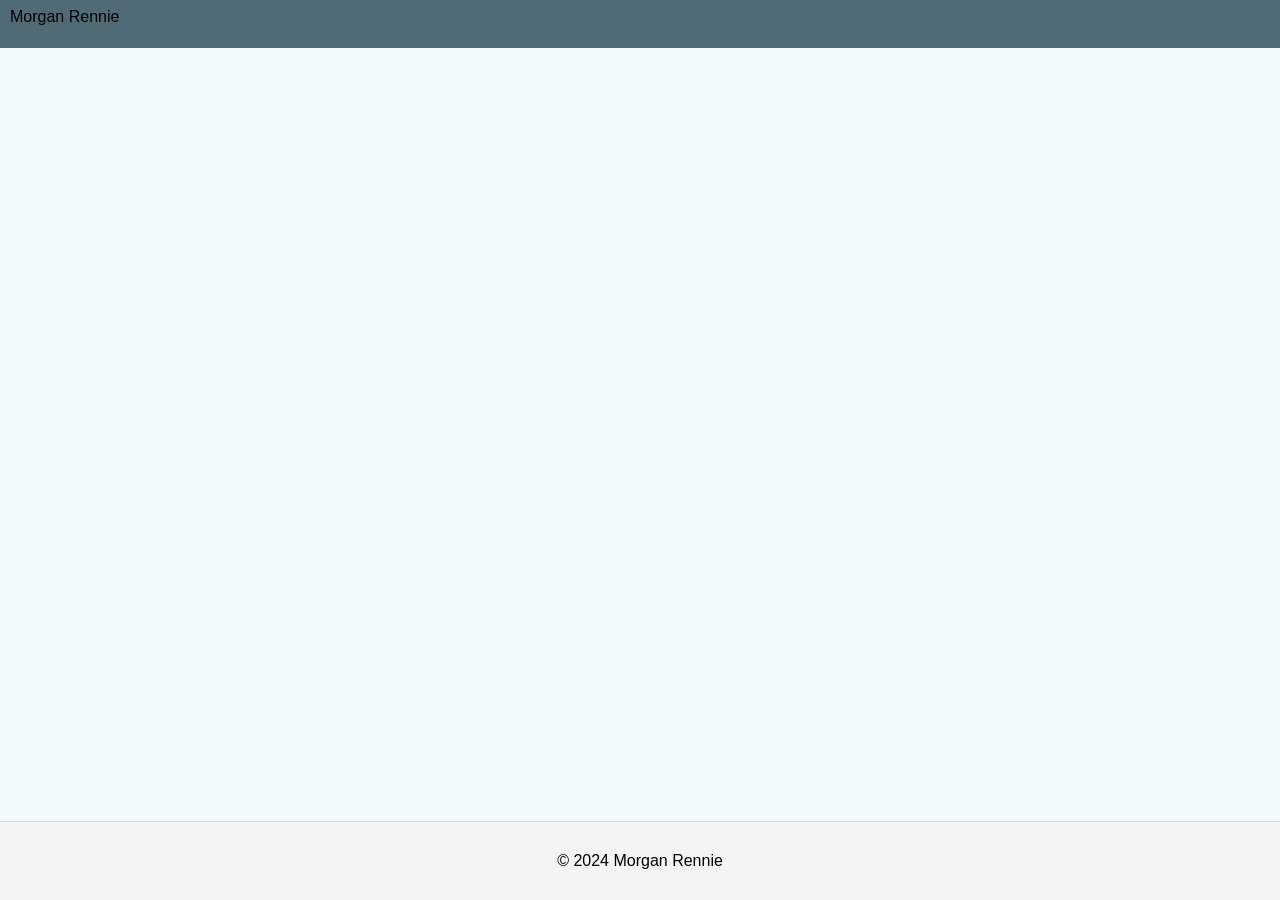
==== index.html @ 721cca95 "Updates" ====
<!DOCTYPE html>
<html lang="en">
  <head>
    <meta charset="UTF-8" />
    <meta name="viewport" content="width=device-width, initial-scale=1.0" />
    <meta http-equiv="X-UA-Compatible" content="ie=edge" />
    <title>Morgan Rennie - Data Analytics Consultant</title>
    <link rel="stylesheet" href="assets/style.css" />
  </head>

  <body>
    <!-- Headers-->
    <header>
      <div class="container">
        Morgan Rennie
      </div>
    </header>
    <!-- Footer -->
    <footer>
      <div class="container">
        <p>© 2024 Morgan Rennie</p>
      </div>
    </footer>

  
    </script>
  </body>
</html>
---- assets/style.css ----
/* General styles for body and layout */
body {
  margin: 0px;
  padding: 0%;
  font-family: Arial, sans-serif;
  line-height: 1.6;
  display: flex;
  flex-direction: column; /* Stack header, content, and footer vertically */
  min-height: 100vh; /* Ensures the body covers the full viewport height */
  background-color: #f1fafe;
  width: 100%;
}

/* Container for centering and max width */
.container {
  max-width: 100%; /* Restricts the width for large screens */
  margin: 0 auto; /* Centers the content */
}

header {
  background-color: #506b76;
  text-align: left;
  width: 100%;
  padding: 4px;
  padding-left: 10px;
  height: 40px;
  font-size: 16px;
}

/* Footer styles */
footer {
  background-color: #f4f4f4;
  text-align: center;
  padding: 10px 0;
  border-top: 1px solid #ddd;
  position: relative;
  bottom: 0;
  width: 100%;
  margin-top: auto; /* Ensures footer sticks at the bottom of the page */
}
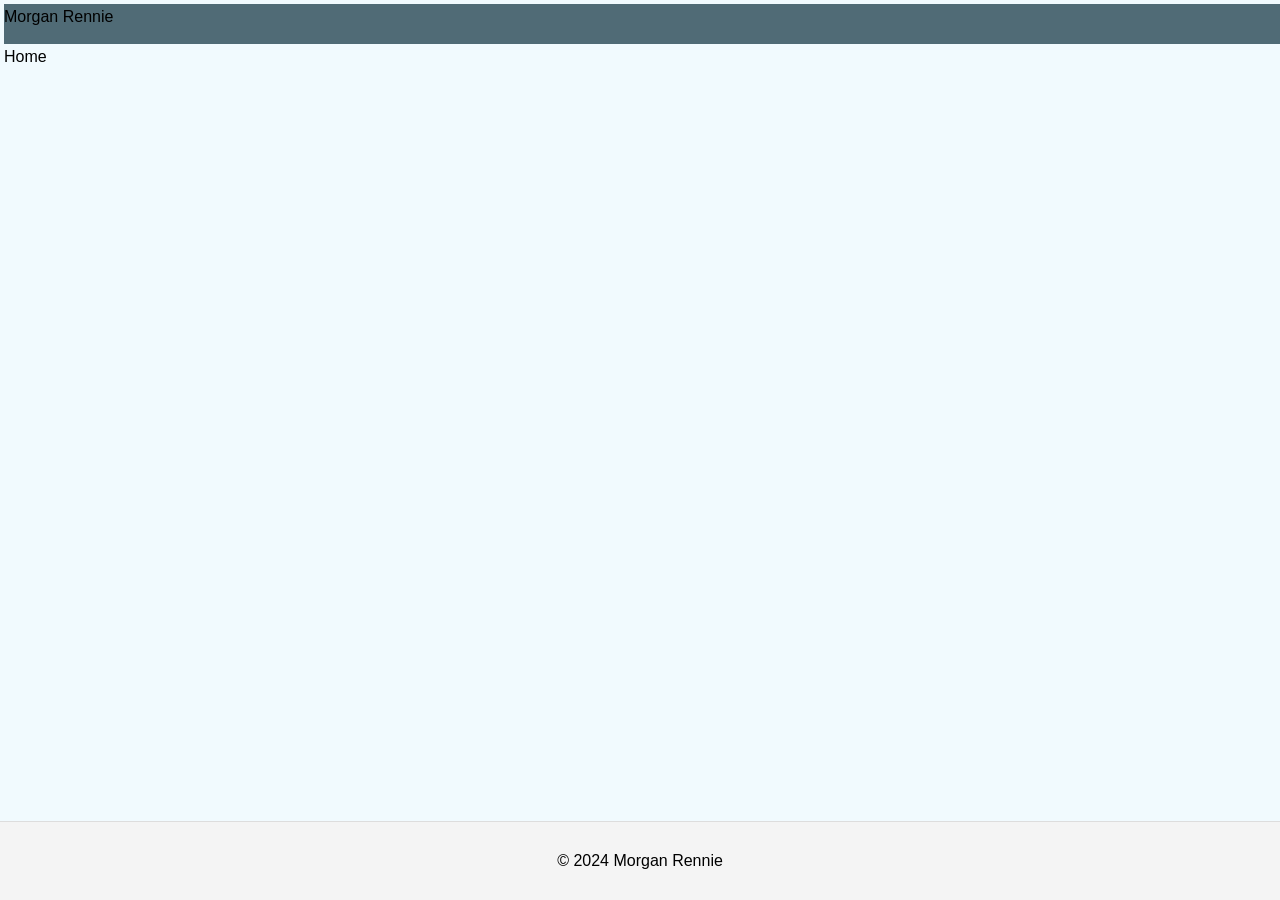
==== commit 3b9605ba: "Updates" ====
--- a/index.html
+++ b/index.html
@@ -11,10 +11,19 @@
   <body>
     <!-- Headers-->
     <header>
-      <div class="container">
+      <div class="header1">
         Morgan Rennie
       </div>
+
+      <div classs="header2">
+        Home
+      </div>
+
     </header>
+
+  
+
+
     <!-- Footer -->
     <footer>
       <div class="container">
--- a/assets/style.css
+++ b/assets/style.css
@@ -18,13 +18,22 @@
 }
 
 header {
+  width: 100%;
+  padding: 4px;
+  height: 60px;
+}
+.header1 {
   background-color: #506b76;
   text-align: left;
-  width: 100%;
-  padding: 4px;
-  padding-left: 10px;
+  font-size: 16px;
   height: 40px;
-  font-size: 16px;
+}
+
+.header2 {
+  background-color: #cedbe0;
+  text-align: right;
+  font-size: 12px;
+  height: 20px;
 }
 
 /* Footer styles */
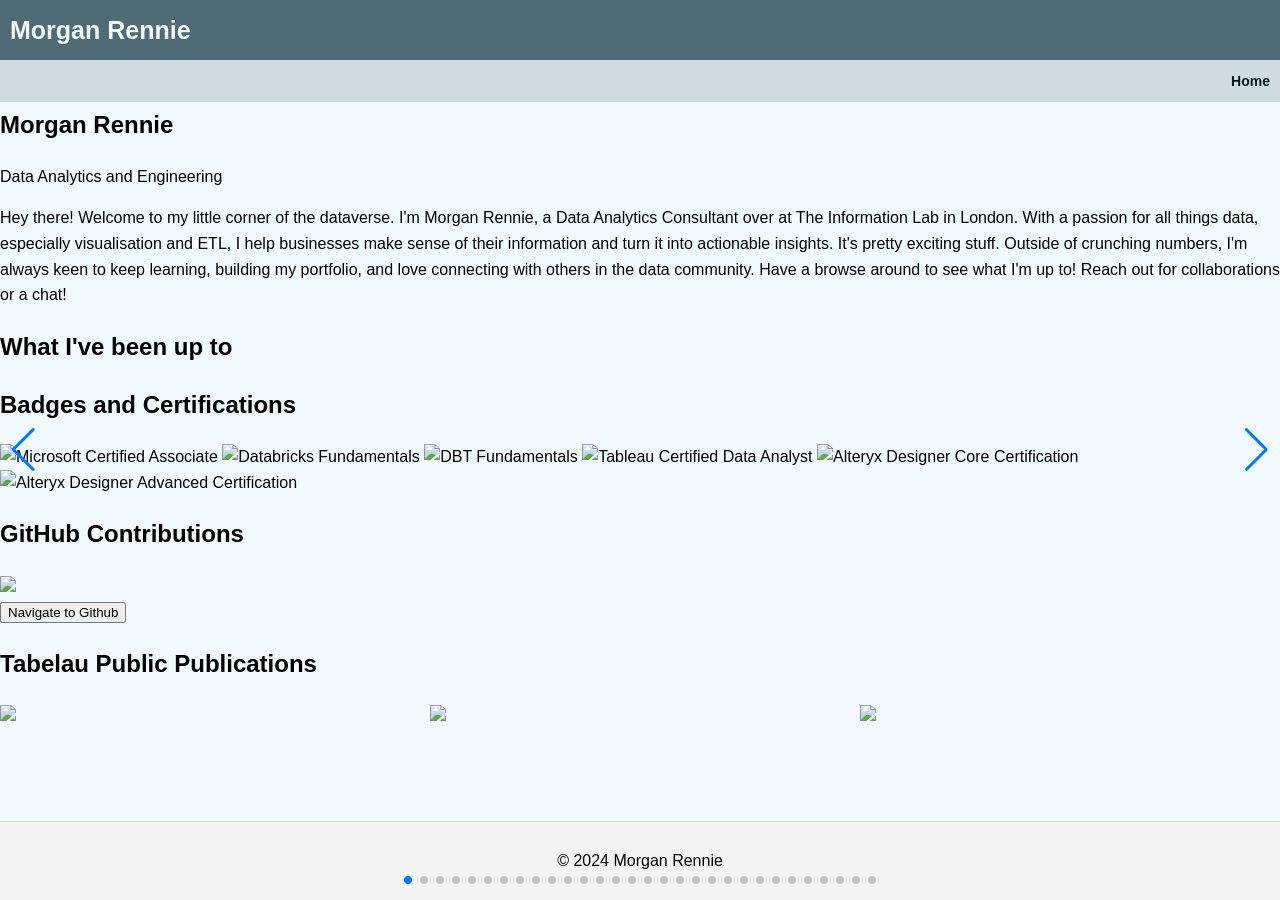
==== commit 90b2ccdb: "Page Updates" ====
--- a/index.html
+++ b/index.html
@@ -6,32 +6,237 @@
     <meta http-equiv="X-UA-Compatible" content="ie=edge" />
     <title>Morgan Rennie - Data Analytics Consultant</title>
     <link rel="stylesheet" href="assets/style.css" />
+    <script src="https://cdn.tailwindcss.com"></script>
+    <link rel="stylesheet" href="https://unpkg.com/swiper/swiper-bundle.min.css" />
   </head>
-
-  <body>
+  
+  <body class="bg-gray-100 text-gray-900 min-h-screen flex flex-col">
     <!-- Headers-->
     <header>
-      <div class="header1">
-        Morgan Rennie
+      <div class="header1">Morgan Rennie</div>
+
+      <div class="header2">Home</div>
+    </header>
+
+    <main class="flex-1 p-8 w-[80%] mx-auto">
+
+      <!-- Headshot Section-->
+      <section class="flex items-center space-x-6 bg-white p-4 rounded shadow">
+        <div
+          class="w-24 h-24 bg-gray-400 rounded-full flex items-center justify-center"
+        >
+          <img
+            src="https://media.licdn.com/dms/image/v2/C5603AQGEI33zWJ-qng/profile-displayphoto-shrink_400_400/profile-displayphoto-shrink_400_400/0/1564678413444?e=1747267200&v=beta&t=mFyF0SjwRHBxtd9qZBwcBSamMRMReuJ9g3Enil7B1l4"
+            alt="Morgan Rennie Profile"
+            class="w-24 h-24 rounded-full border-2 border-gray-300 shadow-lg"
+          />
+        </div>
+        <div>
+          <h2 class="text-lg font-bold">Morgan Rennie</h2>
+          <p class="text-gray-600">Data Analytics and Engineering</p>
+        </div>
+      </section>
+
+      <!-- Intro to Morgan -->
+      <section class="bg-white p-6 mt-6 shadow rounded">
+        <p>
+          Hey there! Welcome to my little corner of the dataverse. I'm Morgan
+          Rennie, a Data Analytics Consultant over at The Information Lab in
+          London. With a passion for all things data, especially visualisation
+          and ETL, I help businesses make sense of their information and turn it
+          into actionable insights. It's pretty exciting stuff. Outside of
+          crunching numbers, I'm always keen to keep learning, building my
+          portfolio, and love connecting with others in the data community. Have
+          a browse around to see what I'm up to! Reach out for collaborations or
+          a chat!
+        </p>
+      </section>
+
+      <!-- Badges, Certs, GitHub-->
+      <section class="bg-white p-6 mt-6 shadow rounded w-full">
+        <h2 class="font-bold pb-4">What I've been up to</h2>
+        <section class="grid grid-cols-2 gap-4 w-full">
+          <!-- Badges and Certifications -->
+          <section class="bg-white p-6 shadow rounded w-full">
+            <h2 class="font-bold pb-4">Badges and Certifications</h2>
+            <div class="grid grid-cols-1 sm:grid-cols-2 md:grid-cols-3 lg:grid-cols-3 gap-4">
+                <img
+                    src="https://learn.microsoft.com/media/learn/certification/badges/microsoft-certified-associate-badge.svg?branch=main"
+                    alt="Microsoft Certified Associate"
+                    title="Microsoft Certified Associate"
+                    class="h-auto max-w-[100px]"
+                />
+                <img
+                    src="https://api.accredible.com/v1/frontend/credential_website_embed_image/badge/124358512"
+                    alt="Databricks Fundamentals"
+                    title="Databricks Fundamentals"
+                    class="h-auto max-w-[120px]"
+                />
+                <img
+                    src="https://api.accredible.com/v1/frontend/credential_website_embed_image/badge/123620590"
+                    alt="DBT Fundamentals"
+                    title="DBT Fundamentals"
+                    class="h-auto max-w-[100px]"
+                />
+                <img
+                    src="https://images.credly.com/size/110x110/images/58b06a5f-aee6-4a11-ac53-da36d5f70e8e/image.png"
+                    alt="Tableau Certified Data Analyst"
+                    title="Tableau Certified Data Analyst"
+                    class="h-auto max-w-[115px]"
+                />
+                <img
+                    src="https://images.credly.com/size/340x340/images/14744318-8d6a-49c3-971d-6a4a0f524925/Certification_Designer_Core.png"
+                    alt="Alteryx Designer Core Certification"
+                    title="Alteryx Designer Core Certification"
+                    class="h-auto max-w-[100px]"
+                />
+                <img
+                    src="https://images.credly.com/size/340x340/images/de878f56-515d-40e5-b102-e667192c6f08/Certification_Designer_Advanced.png"
+                    alt="Alteryx Designer Advanced Certification"
+                    title="Alteryx Designer Advanced Certification"
+                    class="h-auto max-w-[100px]"
+                />
+            </div>
+          </section>
+
+          <!-- GitHub-->
+          <section class="bg-white p-6 shadow rounded w-full">
+            <h2 class="font-bold pb-4">GitHub Contributions</h2>
+            <div class="flex justify-center">
+            <img class="flex justify-center"
+              src="https://github-readme-stats.vercel.app/api?username=MorganRennie&show_icons=true&theme=default"
+              />
+            </div>
+            <a class="flex justify-center object-cover mx-auto" href="https://github.com/MorganRennie">
+              <button
+                class="bg-blue-500 text-white mt-5 py-2 px-4 rounded-lg hover:bg-blue-700 hover:shadow-lg transition-all duration-300 ease-in-out"
+              >
+                Navigate to Github
+              </button>
+            </a>
+          </div>
+          </section>
+        </section>
+      </section>
+
+      <!-- Tableau Public Carosel-->
+      <section class="bg-white p-6 mt-6 shadow rounded">
+        <h2 class="font-bold pb-4">Tabelau Public Publications</h2>
+        <div class="w-[80%] max-w">
+          <div class="swiper-container">
+              <div class="swiper-wrapper">
+                  <!-- Dynamically add slides here -->
+                  <script>
+                      const imageUrls = [
+                          "https://public.tableau.com/static/images/Wh/WherecanmyAviostakeme/WhereCanMyAviosTakeMe/4_3.png",
+                          "https://public.tableau.com/static/images/Th/TheRisingCostsofCyberAttacks/TheRisingCostsofCyberAttacks/4_3.png",
+                          "https://public.tableau.com/static/images/Th/TheHiddenCostofData/TheHiddenCostofData/4_3.png",
+                          "https://public.tableau.com/static/images/St/StavaUserDataDashboard/StravaRouteDashboard/4_3.png",
+                          "https://public.tableau.com/static/images/Pr/PrepAir-SeatDemandAnalysis/PrepAirSeatDemand/4_3.png",
+                          "https://public.tableau.com/static/images/Pr/PrepAir-SQLPortfolio/Home/4_3.png",
+                          "https://public.tableau.com/static/images/WO/WOW2024-1/Dashboard1/4_3.png",
+                          "https://public.tableau.com/static/images/Sn/SnowboardLengthCalculator/Length/4_3.png",
+                          "https://public.tableau.com/static/images/St/SteamCataloguingDashboard/MainSheet/4_3.png",
+                          "https://public.tableau.com/static/images/St/StargateEpisodeAnalysis/Landscape/4_3.png",
+                          "https://public.tableau.com/static/images/Ta/TableauFishTankTankeyDiagram/Dashboard1/4_3.png",
+                          "https://public.tableau.com/static/images/Ex/ExecutiveSearchMapping/TopSheet/4_3.png",
+                          "https://public.tableau.com/static/images/Bu/BusSpeedDeviation/SpeedDashboard/4_3.png",
+                          "https://public.tableau.com/static/images/Af/AffectofConsumptiononSleep/DASH/4_3.png",
+                          "https://public.tableau.com/static/images/Co/ConsumerCaffeineConsumptionMakeoverMonday2023_9/Dashboard1/4_3.png",
+                          "https://public.tableau.com/static/images/Ma/MakeoverMonday2023_8/Dashboard2/4_3.png",
+                          "https://public.tableau.com/static/images/WO/WOW2023-7JitteredBarChart/Dashboard1/4_3.png",
+                          "https://public.tableau.com/static/images/Ma/MakeoverMonday2023_4/Dashboard1/4_3.png",
+                          "https://public.tableau.com/static/images/At/AtlasStateEmigration/Dashboard1/4_3.png",
+                          "https://public.tableau.com/static/images/Su/SuperstoreReorderBarChartsusingSets/Dashboard1/4_3.png",
+                          "https://public.tableau.com/static/images/WO/WOW2020_2_16728502900880/Dashboard2/4_3.png",
+                          "https://public.tableau.com/static/images/Ma/MakeoverMonday2023_1/Dashboard1/4_3.png",
+                          "https://public.tableau.com/static/images/Pa/ParamountPlusDashboard/ActorsandDirectors/4_3.png",
+                          "https://public.tableau.com/static/images/Ma/MakeoverMondayWeek51_16714719077880/Dashboard1/4_3.png",
+                          "https://public.tableau.com/static/images/Vi/VideoGameAnalysisDashboardRedesign/Dashboard2/4_3.png",
+                          "https://public.tableau.com/static/images/Ma/MakeoverMonday2022_50/Dashboard/4_3.png",
+                          "https://public.tableau.com/static/images/Ma/MakeoverMonday2022_49/Dashboard1/4_3.png",
+                          "https://public.tableau.com/static/images/Sh/SharkAttackAnalysisSubmission_01/Dash1/4_3.png",
+                          "https://public.tableau.com/static/images/Pr/Project5VideoGameAnalysisv8/Home/4_3.png",
+                          "https://public.tableau.com/static/images/Pr/Project1ApplicationLinkedin/Dash_Main/4_3.png"
+
+                      ];
+                      const hrefs = [
+                        "https://public.tableau.com/app/profile/morgan.rennie/viz/WherecanmyAviostakeme/WhereCanMyAviosTakeMe",
+                        "https://public.tableau.com/app/profile/morgan.rennie/viz/TheRisingCostsofCyberAttacks/TheRisingCostsofCyberAttacks",
+                        "https://public.tableau.com/app/profile/morgan.rennie/viz/TheHiddenCostofData/TheHiddenCostofData",
+                        "https://public.tableau.com/app/profile/morgan.rennie/viz/StavaUserDataDashboard/StravaRouteDashboard",
+                        "https://public.tableau.com/static/images/Pr/PrepAir-SeatDemandAnalysis/PrepAirSeatDemand/4_3.png",
+                        "https://public.tableau.com/app/profile/morgan.rennie/viz/PrepAir-SQLPortfolio/Home",
+                        "https://public.tableau.com/static/images/WO/WOW2024-1/Dashboard1/4_3.png",
+                        "https://public.tableau.com/app/profile/morgan.rennie/viz/SnowboardLengthCalculator/Length",
+                        "https://public.tableau.com/app/profile/morgan.rennie/viz/SteamCataloguingDashboard/MainSheet",
+                        "https://public.tableau.com/app/profile/morgan.rennie/viz/StargateEpisodeAnalysis/Landscape",
+                        "https://public.tableau.com/app/profile/morgan.rennie/viz/TableauFishTankTankeyDiagram/Dashboard1",
+                        "https://public.tableau.com/app/profile/morgan.rennie/viz/ExecutiveSearchMapping/TopSheet",
+                        "https://public.tableau.com/app/profile/morgan.rennie/viz/BusSpeedDeviation/SpeedDashboard",
+                        "https://public.tableau.com/app/profile/morgan.rennie/viz/AffectofConsumptiononSleep/DASH",
+                        "https://public.tableau.com/app/profile/morgan.rennie/viz/ConsumerCaffeineConsumptionMakeoverMonday2023_9/Dashboard1",
+                        "https://public.tableau.com/app/profile/morgan.rennie/viz/MakeoverMonday2023_8/Dashboard2",
+                        "https://public.tableau.com/app/profile/morgan.rennie/viz/WOW2023-7JitteredBarChart/Dashboard1",
+                        "https://public.tableau.com/app/profile/morgan.rennie/viz/MakeoverMonday2023_4/Dashboard1",
+                        "https://public.tableau.com/app/profile/morgan.rennie/viz/AtlasStateEmigration/Dashboard1",
+                        "https://public.tableau.com/app/profile/morgan.rennie/viz/SuperstoreReorderBarChartsusingSets/Dashboard1",
+                        "https://public.tableau.com/app/profile/morgan.rennie/viz/WOW2020_2_16728502900880/Dashboard2",
+                        "https://public.tableau.com/app/profile/morgan.rennie/viz/MakeoverMonday2023_1/Dashboard1",
+                        "https://public.tableau.com/app/profile/morgan.rennie/viz/ParamountPlusDashboard/ActorsandDirectors",
+                        "https://public.tableau.com/app/profile/morgan.rennie/viz/MakeoverMondayWeek51_16714719077880/Dashboard1",
+                        "https://public.tableau.com/app/profile/morgan.rennie/viz/VideoGameAnalysisDashboardRedesign/Dashboard2",
+                        "https://public.tableau.com/app/profile/morgan.rennie/viz/MakeoverMonday2022_50/Dashboard",
+                        "https://public.tableau.com/app/profile/morgan.rennie/viz/MakeoverMonday2022_49/Dashboard1",
+                        "https://public.tableau.com/app/profile/morgan.rennie/viz/SharkAttackAnalysisSubmission_01/Dash1",
+                        "https://public.tableau.com/app/profile/morgan.rennie/viz/Project5VideoGameAnalysisv8/Home",
+                        "https://public.tableau.com/app/profile/morgan.rennie/viz/Project1ApplicationLinkedin/Dash_Main"
+
+                      ];
+                      
+                      document.write(
+                          imageUrls.map((url, index) => `
+                              <div class="swiper-slide">
+                                  <a href="${hrefs[index]}" target="_blank">
+                                      <img src="${url}" class="w-full rounded-lg shadow-lg" />
+                                  </a>
+                              </div>
+                          `).join('')
+                      );
+                  </script>
+              </div>
+              <!-- Pagination and navigation buttons -->
+              <div class="swiper-pagination"></div>
+              <div class="swiper-button-next"></div>
+              <div class="swiper-button-prev"></div>
+          </div>
       </div>
-
-      <div classs="header2">
-        Home
-      </div>
-
-    </header>
-
-  
-
+            <script src="https://unpkg.com/swiper/swiper-bundle.min.js"></script>
+    <script>
+        var swiper = new Swiper('.swiper-container', {
+            loop: true,
+            pagination: {
+                el: '.swiper-pagination',
+                clickable: true,
+            },
+            navigation: {
+                nextEl: '.swiper-button-next',
+                prevEl: '.swiper-button-prev',
+            },
+            breakpoints: {
+                640: {
+                    slidesPerView: 3,
+                    spaceBetween: 10
+                },
+            }
+        });
+    </script>
+      </section>
+    </main>
 
     <!-- Footer -->
-    <footer>
-      <div class="container">
-        <p>© 2024 Morgan Rennie</p>
-      </div>
+    <footer class="fixed bottom-0 left-0 right-0 bg-#CEDBE0 text-center py-4">
+      <p>© 2024 Morgan Rennie</p>
     </footer>
-
-  
-    </script>
   </body>
 </html>
--- a/assets/style.css
+++ b/assets/style.css
@@ -1,7 +1,6 @@
 /* General styles for body and layout */
 body {
   margin: 0px;
-  padding: 0%;
   font-family: Arial, sans-serif;
   line-height: 1.6;
   display: flex;
@@ -11,29 +10,51 @@
   width: 100%;
 }
 
-/* Container for centering and max width */
-.container {
-  max-width: 100%; /* Restricts the width for large screens */
-  margin: 0 auto; /* Centers the content */
-}
-
 header {
+  position: relative;
+  top: 0;
   width: 100%;
-  padding: 4px;
   height: 60px;
 }
 .header1 {
   background-color: #506b76;
   text-align: left;
-  font-size: 16px;
-  height: 40px;
+  vertical-align: middle;
+  padding: 10px;
+  color: #f1fafe;
+  font-family: Arial, sans-serif;
+  font-size: 25px;
+  font-weight: bold;
 }
-
 .header2 {
   background-color: #cedbe0;
   text-align: right;
-  font-size: 12px;
-  height: 20px;
+  padding: 10px;
+  color: #03161e;
+  font-family: Arial, sans-serif;
+  font-size: 14px;
+  text-align: right;
+  font-weight: bold;
+}
+
+#container {
+  position: relative;
+}
+#column-left {
+  width: 480px;
+  background-color: #03161e;
+}
+#column-right {
+  position: absolute;
+  top: 10px;
+  right: 10px;
+  bottom: 10px;
+  width: 250px;
+  overflow: auto;
+}
+
+.bodycontainer {
+  position: relative;
 }
 
 /* Footer styles */
@@ -47,3 +68,8 @@
   width: 100%;
   margin-top: auto; /* Ensures footer sticks at the bottom of the page */
 }
+/* Container for centering and max width */
+.footercontainer {
+  max-width: 100%; /* Restricts the width for large screens */
+  margin: 0 auto; /* Centers the content */
+}
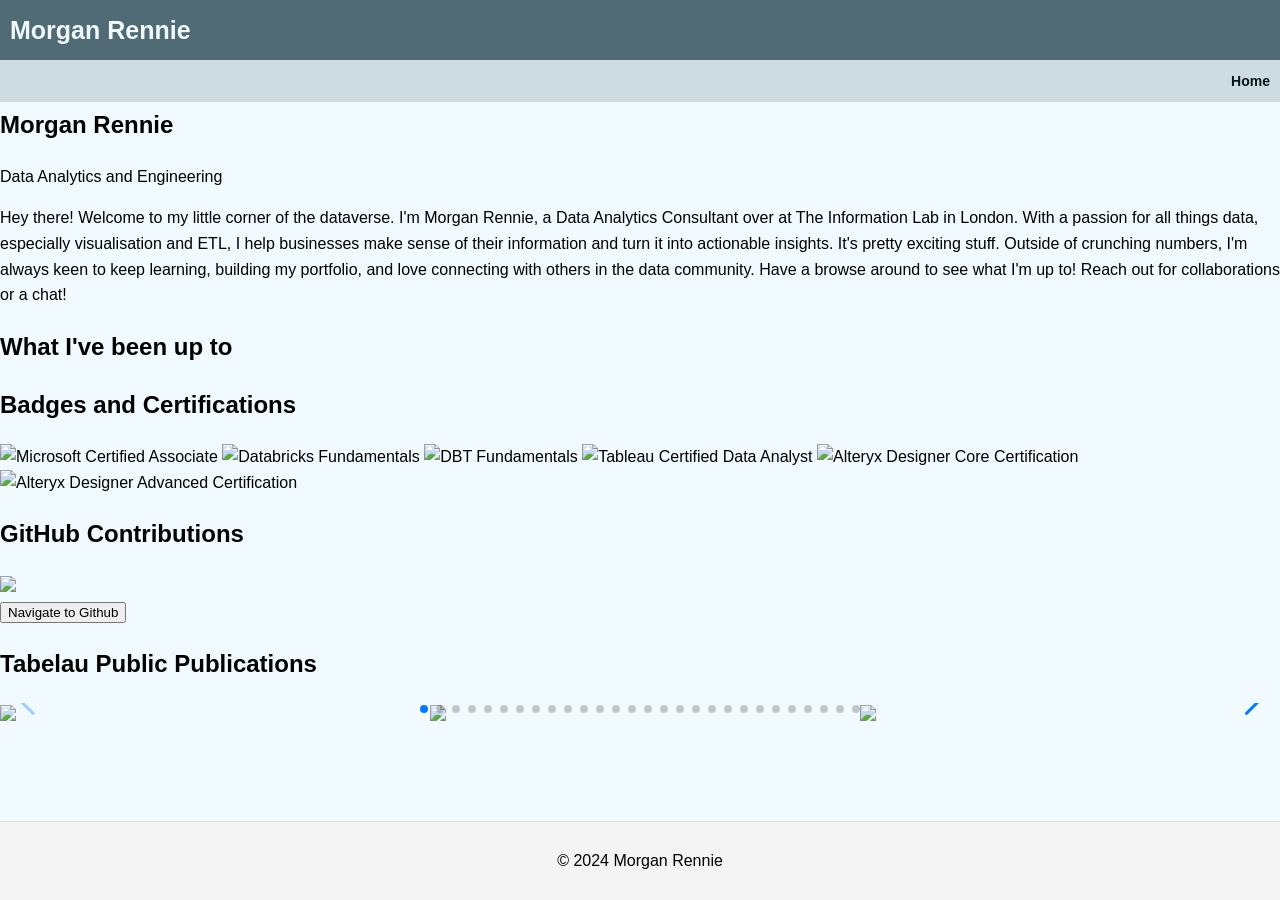
==== commit db8028ca: "Swiper Adjustments Moving arrows inside container" ====
--- a/index.html
+++ b/index.html
@@ -122,7 +122,7 @@
       <!-- Tableau Public Carosel-->
       <section class="bg-white p-6 mt-6 shadow rounded">
         <h2 class="font-bold pb-4">Tabelau Public Publications</h2>
-        <div class="w-[80%] max-w">
+        <div class="w-[100%] max-w ">
           <div class="swiper-container">
               <div class="swiper-wrapper">
                   <!-- Dynamically add slides here -->
@@ -213,23 +213,27 @@
       </div>
             <script src="https://unpkg.com/swiper/swiper-bundle.min.js"></script>
     <script>
-        var swiper = new Swiper('.swiper-container', {
-            loop: true,
-            pagination: {
-                el: '.swiper-pagination',
-                clickable: true,
-            },
-            navigation: {
-                nextEl: '.swiper-button-next',
-                prevEl: '.swiper-button-prev',
-            },
-            breakpoints: {
-                640: {
-                    slidesPerView: 3,
-                    spaceBetween: 10
-                },
-            }
-        });
+      var swiper = new Swiper('.swiper-container', {
+          loop: false,  // Prevent infinite scrolling
+          slidesPerView: 1,  // Adjust this based on your design
+          spaceBetween: 10,  // Add spacing between slides
+          centeredSlides: false,  // Ensure slides align properly
+          pagination: {
+              el: '.swiper-pagination',
+              clickable: true,
+          },
+          navigation: {
+              nextEl: '.swiper-button-next',
+              prevEl: '.swiper-button-prev',
+          },
+          breakpoints: {
+              640: {
+                  slidesPerView: 3, // Adjust for larger screens
+                  spaceBetween: 10
+              },
+          }
+      });
+
     </script>
       </section>
     </main>
--- a/assets/style.css
+++ b/assets/style.css
@@ -73,3 +73,43 @@
   max-width: 100%; /* Restricts the width for large screens */
   margin: 0 auto; /* Centers the content */
 }
+
+.swiper-container {
+  position: relative; /* Keep pagination and buttons inside */
+  width: 100%; /* Ensure it doesn’t expand beyond the container */
+  max-width: 100%; /* Prevent it from exceeding the parent */
+  overflow: hidden; /* Hide overflowing slides */
+  box-sizing: border-box; /* Prevent unwanted expansion */
+}
+
+.swiper-wrapper {
+  display: flex;
+}
+
+.swiper-slide {
+  flex-shrink: 0; /* Prevent slides from shrinking */
+  width: auto; /* Let Swiper control width */
+}
+
+.swiper-button-next, .swiper-button-prev {
+  position: absolute;
+  top: 50%;
+  transform: translateY(-50%);
+  z-index: 10;
+}
+
+.swiper-button-prev {
+  left: 10px;
+}
+
+.swiper-button-next {
+  right: 10px;
+}
+
+.swiper-pagination {
+  position: absolute;
+  bottom: 10px;
+  left: 50%;
+  transform: translateX(-50%);
+}
+</style>
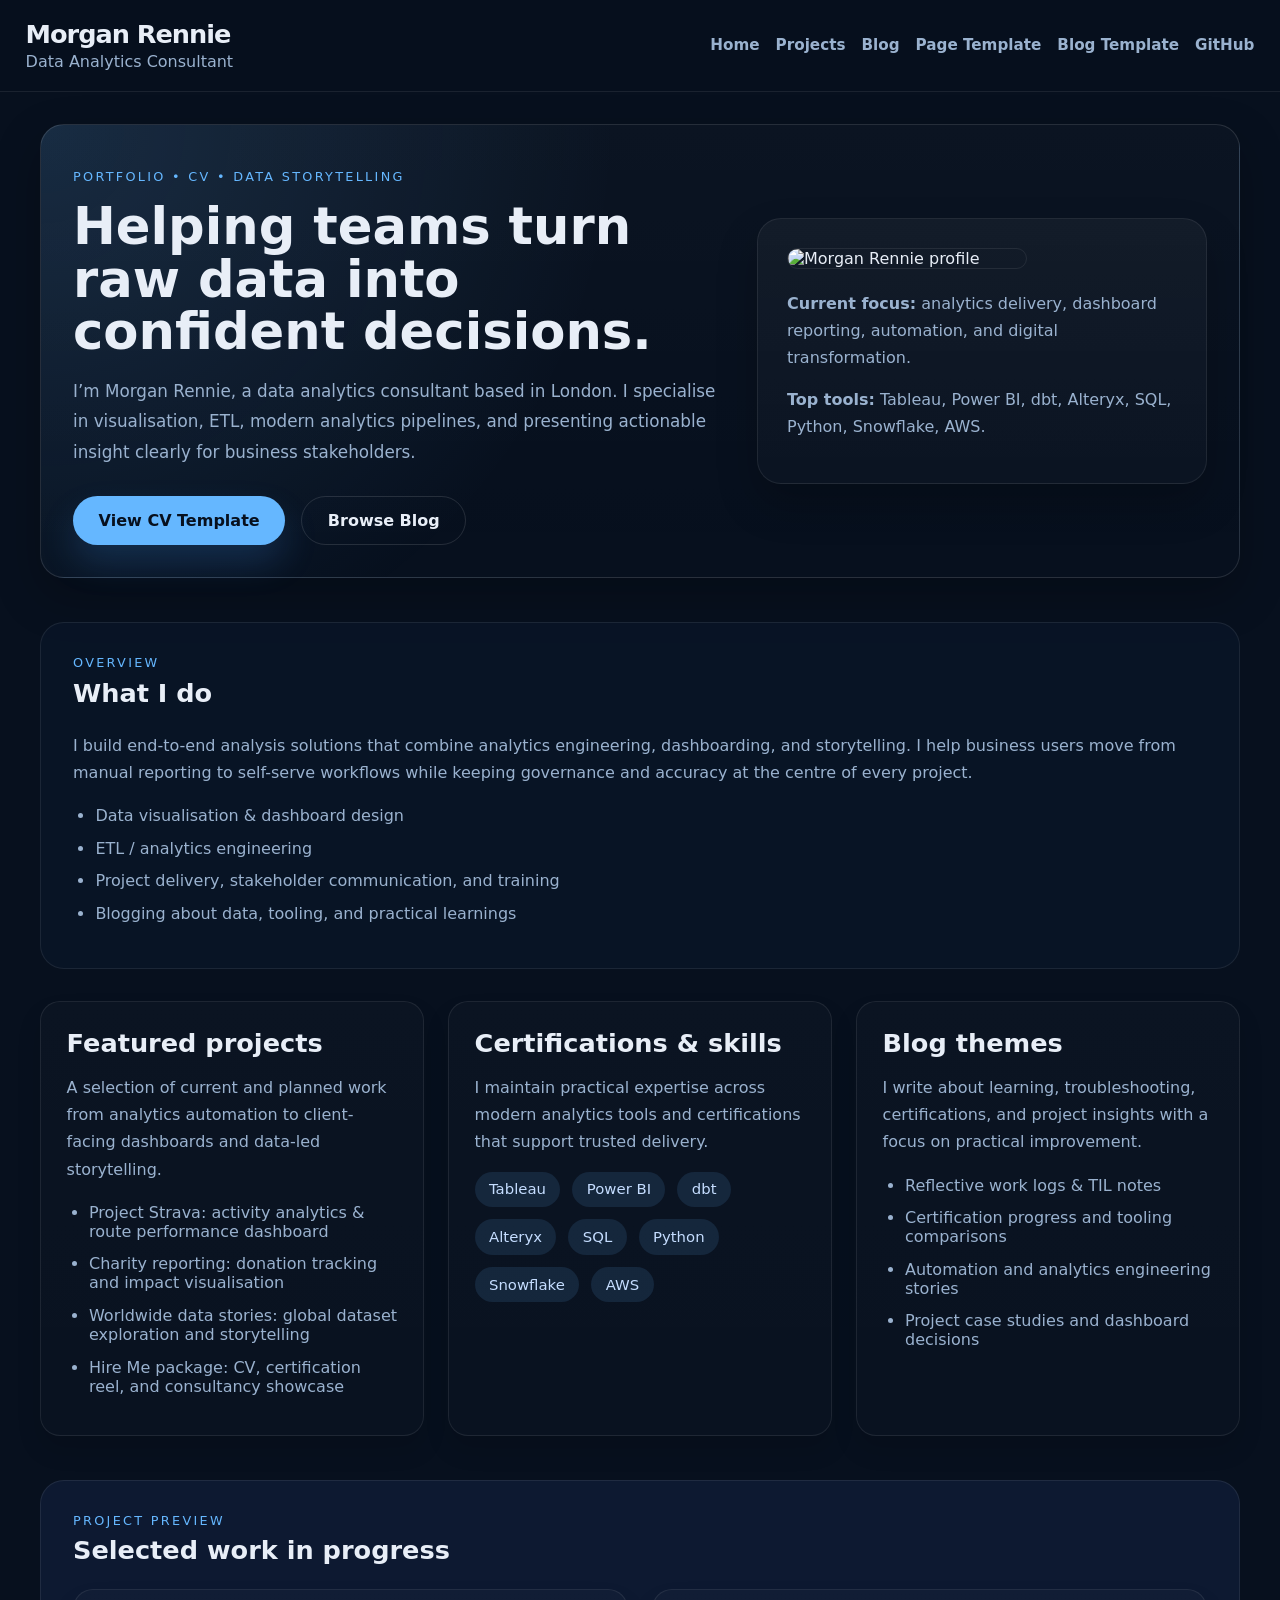
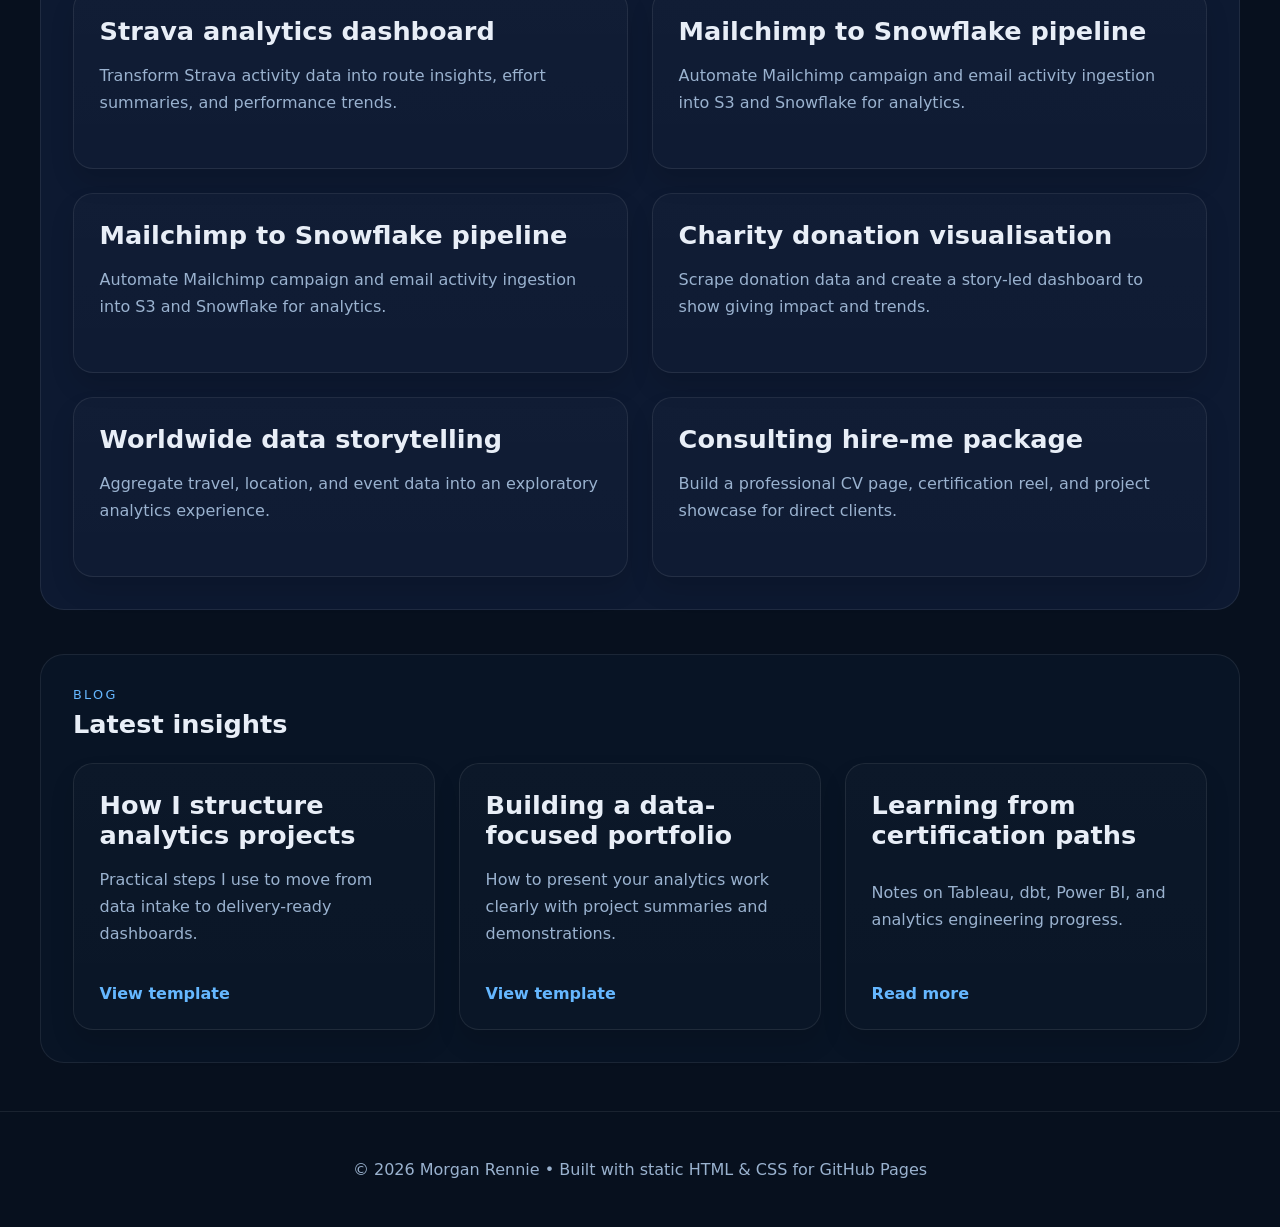
==== commit b4d3f822: "templates, dummy blog, and first project plan" ====
--- a/index.html
+++ b/index.html
@@ -3,244 +3,176 @@
   <head>
     <meta charset="UTF-8" />
     <meta name="viewport" content="width=device-width, initial-scale=1.0" />
-    <meta http-equiv="X-UA-Compatible" content="ie=edge" />
-    <title>Morgan Rennie - Data Analytics Consultant</title>
+    <title>Morgan Rennie | Data Analytics Portfolio</title>
     <link rel="stylesheet" href="assets/style.css" />
-    <script src="https://cdn.tailwindcss.com"></script>
-    <link rel="stylesheet" href="https://unpkg.com/swiper/swiper-bundle.min.css" />
   </head>
-  
-  <body class="bg-gray-100 text-gray-900 min-h-screen flex flex-col">
-    <!-- Headers-->
-    <header>
-      <div class="header1">Morgan Rennie</div>
+  <body>
+    <div class="page-shell">
+      <header class="site-header">
+        <div class="brand">
+          <div class="brand-name">Morgan Rennie</div>
+          <div class="brand-tag">Data Analytics Consultant</div>
+        </div>
+        <nav class="site-nav">
+          <a href="index.html">Home</a>
+          <a href="projects.html">Projects</a>
+          <a href="blog.html">Blog</a>
+          <a href="page-template.html">Page Template</a>
+          <a href="blog-template.html">Blog Template</a>
+          <a href="https://github.com/MorganRennie" target="_blank" rel="noreferrer">GitHub</a>
+        </nav>
+      </header>
 
-      <div class="header2">Home</div>
-    </header>
+      <main class="content">
+        <section class="hero-panel">
+          <div class="hero-copy">
+            <p class="eyebrow">Portfolio • CV • Data storytelling</p>
+            <h1>Helping teams turn raw data into confident decisions.</h1>
+            <p class="hero-description">
+              I’m Morgan Rennie, a data analytics consultant based in London. I
+              specialise in visualisation, ETL, modern analytics pipelines, and
+              presenting actionable insight clearly for business stakeholders.
+            </p>
+            <div class="hero-actions">
+              <a class="button button-primary" href="page-template.html">View CV Template</a>
+              <a class="button button-secondary" href="blog.html">Browse Blog</a>
+            </div>
+          </div>
+          <div class="hero-card">
+            <img class="hero-image" src="https://media.licdn.com/dms/image/v2/C5603AQGEI33zWJ-qng/profile-displayphoto-shrink_400_400/profile-displayphoto-shrink_400_400/0/1564678413444?e=1747267200&v=beta&t=mFyF0SjwRHBxtd9qZBwcBSamMRMReuJ9g3Enil7B1l4" alt="Morgan Rennie profile" />
+            <div class="hero-summary">
+              <p><strong>Current focus:</strong> analytics delivery, dashboard reporting, automation, and digital transformation.</p>
+              <p><strong>Top tools:</strong> Tableau, Power BI, dbt, Alteryx, SQL, Python, Snowflake, AWS.</p>
+            </div>
+          </div>
+        </section>
 
-    <main class="flex-1 p-8 w-[80%] mx-auto">
+        <section class="section-summary">
+          <div class="section-head">
+            <span class="section-label">Overview</span>
+            <h2>What I do</h2>
+          </div>
+          <p>
+            I build end-to-end analysis solutions that combine analytics engineering,
+            dashboarding, and storytelling. I help business users move from manual
+            reporting to self-serve workflows while keeping governance and accuracy
+            at the centre of every project.
+          </p>
+          <ul class="feature-list">
+            <li>Data visualisation & dashboard design</li>
+            <li>ETL / analytics engineering</li>
+            <li>Project delivery, stakeholder communication, and training</li>
+            <li>Blogging about data, tooling, and practical learnings</li>
+          </ul>
+        </section>
 
-      <!-- Headshot Section-->
-      <section class="flex items-center space-x-6 bg-white p-4 rounded shadow">
-        <div
-          class="w-24 h-24 bg-gray-400 rounded-full flex items-center justify-center"
-        >
-          <img
-            src="https://media.licdn.com/dms/image/v2/C5603AQGEI33zWJ-qng/profile-displayphoto-shrink_400_400/profile-displayphoto-shrink_400_400/0/1564678413444?e=1747267200&v=beta&t=mFyF0SjwRHBxtd9qZBwcBSamMRMReuJ9g3Enil7B1l4"
-            alt="Morgan Rennie Profile"
-            class="w-24 h-24 rounded-full border-2 border-gray-300 shadow-lg"
-          />
-        </div>
-        <div>
-          <h2 class="text-lg font-bold">Morgan Rennie</h2>
-          <p class="text-gray-600">Data Analytics and Engineering</p>
-        </div>
-      </section>
+        <section class="cards-grid">
+          <article class="info-card">
+            <h3>Featured projects</h3>
+            <p>
+              A selection of current and planned work from analytics automation to
+              client-facing dashboards and data-led storytelling.
+            </p>
+            <ul>
+              <li>Project Strava: activity analytics & route performance dashboard</li>
+              <li>Charity reporting: donation tracking and impact visualisation</li>
+              <li>Worldwide data stories: global dataset exploration and storytelling</li>
+              <li>Hire Me package: CV, certification reel, and consultancy showcase</li>
+            </ul>
+          </article>
+          <article class="info-card">
+            <h3>Certifications & skills</h3>
+            <p>
+              I maintain practical expertise across modern analytics tools and
+              certifications that support trusted delivery.
+            </p>
+            <div class="skill-tags">
+              <span>Tableau</span>
+              <span>Power BI</span>
+              <span>dbt</span>
+              <span>Alteryx</span>
+              <span>SQL</span>
+              <span>Python</span>
+              <span>Snowflake</span>
+              <span>AWS</span>
+            </div>
+          </article>
+          <article class="info-card">
+            <h3>Blog themes</h3>
+            <p>
+              I write about learning, troubleshooting, certifications, and project
+              insights with a focus on practical improvement.
+            </p>
+            <ul>
+              <li>Reflective work logs & TIL notes</li>
+              <li>Certification progress and tooling comparisons</li>
+              <li>Automation and analytics engineering stories</li>
+              <li>Project case studies and dashboard decisions</li>
+            </ul>
+          </article>
+        </section>
 
-      <!-- Intro to Morgan -->
-      <section class="bg-white p-6 mt-6 shadow rounded">
-        <p>
-          Hey there! Welcome to my little corner of the dataverse. I'm Morgan
-          Rennie, a Data Analytics Consultant over at The Information Lab in
-          London. With a passion for all things data, especially visualisation
-          and ETL, I help businesses make sense of their information and turn it
-          into actionable insights. It's pretty exciting stuff. Outside of
-          crunching numbers, I'm always keen to keep learning, building my
-          portfolio, and love connecting with others in the data community. Have
-          a browse around to see what I'm up to! Reach out for collaborations or
-          a chat!
-        </p>
-      </section>
+        <section class="section-summary section-dark">
+          <div class="section-head">
+            <span class="section-label">Project preview</span>
+            <h2>Selected work in progress</h2>
+          </div>
+          <div class="project-grid">
+            <article class="project-card">
+              <h3>Strava analytics dashboard</h3>
+              <p>Transform Strava activity data into route insights, effort summaries, and performance trends.</p>
+            </article>
+            <article class="project-card">
+              <h3>Mailchimp to Snowflake pipeline</h3>
+              <p>Automate Mailchimp campaign and email activity ingestion into S3 and Snowflake for analytics.</p>
+            </article>
+            <article class="project-card">
+              <h3>Mailchimp to Snowflake pipeline</h3>
+              <p>Automate Mailchimp campaign and email activity ingestion into S3 and Snowflake for analytics.</p>
+            </article>
+            <article class="project-card">
+              <h3>Charity donation visualisation</h3>
+              <p>Scrape donation data and create a story-led dashboard to show giving impact and trends.</p>
+            </article>
+            <article class="project-card">
+              <h3>Worldwide data storytelling</h3>
+              <p>Aggregate travel, location, and event data into an exploratory analytics experience.</p>
+            </article>
+            <article class="project-card">
+              <h3>Consulting hire-me package</h3>
+              <p>Build a professional CV page, certification reel, and project showcase for direct clients.</p>
+            </article>
+          </div>
+        </section>
 
-      <!-- Badges, Certs, GitHub-->
-      <section class="bg-white p-6 mt-6 shadow rounded w-full">
-        <h2 class="font-bold pb-4">What I've been up to</h2>
-        <section class="grid grid-cols-2 gap-4 w-full">
-          <!-- Badges and Certifications -->
-          <section class="bg-white p-6 shadow rounded w-full">
-            <h2 class="font-bold pb-4">Badges and Certifications</h2>
-            <div class="grid grid-cols-1 sm:grid-cols-2 md:grid-cols-3 lg:grid-cols-3 gap-4">
-                <img
-                    src="https://learn.microsoft.com/media/learn/certification/badges/microsoft-certified-associate-badge.svg?branch=main"
-                    alt="Microsoft Certified Associate"
-                    title="Microsoft Certified Associate"
-                    class="h-auto max-w-[100px]"
-                />
-                <img
-                    src="https://api.accredible.com/v1/frontend/credential_website_embed_image/badge/124358512"
-                    alt="Databricks Fundamentals"
-                    title="Databricks Fundamentals"
-                    class="h-auto max-w-[120px]"
-                />
-                <img
-                    src="https://api.accredible.com/v1/frontend/credential_website_embed_image/badge/123620590"
-                    alt="DBT Fundamentals"
-                    title="DBT Fundamentals"
-                    class="h-auto max-w-[100px]"
-                />
-                <img
-                    src="https://images.credly.com/size/110x110/images/58b06a5f-aee6-4a11-ac53-da36d5f70e8e/image.png"
-                    alt="Tableau Certified Data Analyst"
-                    title="Tableau Certified Data Analyst"
-                    class="h-auto max-w-[115px]"
-                />
-                <img
-                    src="https://images.credly.com/size/340x340/images/14744318-8d6a-49c3-971d-6a4a0f524925/Certification_Designer_Core.png"
-                    alt="Alteryx Designer Core Certification"
-                    title="Alteryx Designer Core Certification"
-                    class="h-auto max-w-[100px]"
-                />
-                <img
-                    src="https://images.credly.com/size/340x340/images/de878f56-515d-40e5-b102-e667192c6f08/Certification_Designer_Advanced.png"
-                    alt="Alteryx Designer Advanced Certification"
-                    title="Alteryx Designer Advanced Certification"
-                    class="h-auto max-w-[100px]"
-                />
-            </div>
-          </section>
+        <section class="section-summary">
+          <div class="section-head">
+            <span class="section-label">Blog</span>
+            <h2>Latest insights</h2>
+          </div>
+          <div class="blog-preview-grid">
+            <article class="blog-card">
+              <h3>How I structure analytics projects</h3>
+              <p>Practical steps I use to move from data intake to delivery-ready dashboards.</p>
+              <a class="link" href="blog-template.html">View template</a>
+            </article>
+            <article class="blog-card">
+              <h3>Building a data-focused portfolio</h3>
+              <p>How to present your analytics work clearly with project summaries and demonstrations.</p>
+              <a class="link" href="page-template.html">View template</a>
+            </article>
+            <article class="blog-card">
+              <h3>Learning from certification paths</h3>
+              <p>Notes on Tableau, dbt, Power BI, and analytics engineering progress.</p>
+              <a class="link" href="blog.html">Read more</a>
+            </article>
+          </div>
+        </section>
+      </main>
 
-          <!-- GitHub-->
-          <section class="bg-white p-6 shadow rounded w-full">
-            <h2 class="font-bold pb-4">GitHub Contributions</h2>
-            <div class="flex justify-center">
-            <img class="flex justify-center"
-              src="https://github-readme-stats.vercel.app/api?username=MorganRennie&show_icons=true&theme=default"
-              />
-            </div>
-            <a class="flex justify-center object-cover mx-auto" href="https://github.com/MorganRennie">
-              <button
-                class="bg-blue-500 text-white mt-5 py-2 px-4 rounded-lg hover:bg-blue-700 hover:shadow-lg transition-all duration-300 ease-in-out"
-              >
-                Navigate to Github
-              </button>
-            </a>
-          </div>
-          </section>
-        </section>
-      </section>
-
-      <!-- Tableau Public Carosel-->
-      <section class="bg-white p-6 mt-6 shadow rounded">
-        <h2 class="font-bold pb-4">Tabelau Public Publications</h2>
-        <div class="w-[100%] max-w ">
-          <div class="swiper-container">
-              <div class="swiper-wrapper">
-                  <!-- Dynamically add slides here -->
-                  <script>
-                      const imageUrls = [
-                          "https://public.tableau.com/static/images/Wh/WherecanmyAviostakeme/WhereCanMyAviosTakeMe/4_3.png",
-                          "https://public.tableau.com/static/images/Th/TheRisingCostsofCyberAttacks/TheRisingCostsofCyberAttacks/4_3.png",
-                          "https://public.tableau.com/static/images/Th/TheHiddenCostofData/TheHiddenCostofData/4_3.png",
-                          "https://public.tableau.com/static/images/St/StavaUserDataDashboard/StravaRouteDashboard/4_3.png",
-                          "https://public.tableau.com/static/images/Pr/PrepAir-SeatDemandAnalysis/PrepAirSeatDemand/4_3.png",
-                          "https://public.tableau.com/static/images/Pr/PrepAir-SQLPortfolio/Home/4_3.png",
-                          "https://public.tableau.com/static/images/WO/WOW2024-1/Dashboard1/4_3.png",
-                          "https://public.tableau.com/static/images/Sn/SnowboardLengthCalculator/Length/4_3.png",
-                          "https://public.tableau.com/static/images/St/SteamCataloguingDashboard/MainSheet/4_3.png",
-                          "https://public.tableau.com/static/images/St/StargateEpisodeAnalysis/Landscape/4_3.png",
-                          "https://public.tableau.com/static/images/Ta/TableauFishTankTankeyDiagram/Dashboard1/4_3.png",
-                          "https://public.tableau.com/static/images/Ex/ExecutiveSearchMapping/TopSheet/4_3.png",
-                          "https://public.tableau.com/static/images/Bu/BusSpeedDeviation/SpeedDashboard/4_3.png",
-                          "https://public.tableau.com/static/images/Af/AffectofConsumptiononSleep/DASH/4_3.png",
-                          "https://public.tableau.com/static/images/Co/ConsumerCaffeineConsumptionMakeoverMonday2023_9/Dashboard1/4_3.png",
-                          "https://public.tableau.com/static/images/Ma/MakeoverMonday2023_8/Dashboard2/4_3.png",
-                          "https://public.tableau.com/static/images/WO/WOW2023-7JitteredBarChart/Dashboard1/4_3.png",
-                          "https://public.tableau.com/static/images/Ma/MakeoverMonday2023_4/Dashboard1/4_3.png",
-                          "https://public.tableau.com/static/images/At/AtlasStateEmigration/Dashboard1/4_3.png",
-                          "https://public.tableau.com/static/images/Su/SuperstoreReorderBarChartsusingSets/Dashboard1/4_3.png",
-                          "https://public.tableau.com/static/images/WO/WOW2020_2_16728502900880/Dashboard2/4_3.png",
-                          "https://public.tableau.com/static/images/Ma/MakeoverMonday2023_1/Dashboard1/4_3.png",
-                          "https://public.tableau.com/static/images/Pa/ParamountPlusDashboard/ActorsandDirectors/4_3.png",
-                          "https://public.tableau.com/static/images/Ma/MakeoverMondayWeek51_16714719077880/Dashboard1/4_3.png",
-                          "https://public.tableau.com/static/images/Vi/VideoGameAnalysisDashboardRedesign/Dashboard2/4_3.png",
-                          "https://public.tableau.com/static/images/Ma/MakeoverMonday2022_50/Dashboard/4_3.png",
-                          "https://public.tableau.com/static/images/Ma/MakeoverMonday2022_49/Dashboard1/4_3.png",
-                          "https://public.tableau.com/static/images/Sh/SharkAttackAnalysisSubmission_01/Dash1/4_3.png",
-                          "https://public.tableau.com/static/images/Pr/Project5VideoGameAnalysisv8/Home/4_3.png",
-                          "https://public.tableau.com/static/images/Pr/Project1ApplicationLinkedin/Dash_Main/4_3.png"
-
-                      ];
-                      const hrefs = [
-                        "https://public.tableau.com/app/profile/morgan.rennie/viz/WherecanmyAviostakeme/WhereCanMyAviosTakeMe",
-                        "https://public.tableau.com/app/profile/morgan.rennie/viz/TheRisingCostsofCyberAttacks/TheRisingCostsofCyberAttacks",
-                        "https://public.tableau.com/app/profile/morgan.rennie/viz/TheHiddenCostofData/TheHiddenCostofData",
-                        "https://public.tableau.com/app/profile/morgan.rennie/viz/StavaUserDataDashboard/StravaRouteDashboard",
-                        "https://public.tableau.com/static/images/Pr/PrepAir-SeatDemandAnalysis/PrepAirSeatDemand/4_3.png",
-                        "https://public.tableau.com/app/profile/morgan.rennie/viz/PrepAir-SQLPortfolio/Home",
-                        "https://public.tableau.com/static/images/WO/WOW2024-1/Dashboard1/4_3.png",
-                        "https://public.tableau.com/app/profile/morgan.rennie/viz/SnowboardLengthCalculator/Length",
-                        "https://public.tableau.com/app/profile/morgan.rennie/viz/SteamCataloguingDashboard/MainSheet",
-                        "https://public.tableau.com/app/profile/morgan.rennie/viz/StargateEpisodeAnalysis/Landscape",
-                        "https://public.tableau.com/app/profile/morgan.rennie/viz/TableauFishTankTankeyDiagram/Dashboard1",
-                        "https://public.tableau.com/app/profile/morgan.rennie/viz/ExecutiveSearchMapping/TopSheet",
-                        "https://public.tableau.com/app/profile/morgan.rennie/viz/BusSpeedDeviation/SpeedDashboard",
-                        "https://public.tableau.com/app/profile/morgan.rennie/viz/AffectofConsumptiononSleep/DASH",
-                        "https://public.tableau.com/app/profile/morgan.rennie/viz/ConsumerCaffeineConsumptionMakeoverMonday2023_9/Dashboard1",
-                        "https://public.tableau.com/app/profile/morgan.rennie/viz/MakeoverMonday2023_8/Dashboard2",
-                        "https://public.tableau.com/app/profile/morgan.rennie/viz/WOW2023-7JitteredBarChart/Dashboard1",
-                        "https://public.tableau.com/app/profile/morgan.rennie/viz/MakeoverMonday2023_4/Dashboard1",
-                        "https://public.tableau.com/app/profile/morgan.rennie/viz/AtlasStateEmigration/Dashboard1",
-                        "https://public.tableau.com/app/profile/morgan.rennie/viz/SuperstoreReorderBarChartsusingSets/Dashboard1",
-                        "https://public.tableau.com/app/profile/morgan.rennie/viz/WOW2020_2_16728502900880/Dashboard2",
-                        "https://public.tableau.com/app/profile/morgan.rennie/viz/MakeoverMonday2023_1/Dashboard1",
-                        "https://public.tableau.com/app/profile/morgan.rennie/viz/ParamountPlusDashboard/ActorsandDirectors",
-                        "https://public.tableau.com/app/profile/morgan.rennie/viz/MakeoverMondayWeek51_16714719077880/Dashboard1",
-                        "https://public.tableau.com/app/profile/morgan.rennie/viz/VideoGameAnalysisDashboardRedesign/Dashboard2",
-                        "https://public.tableau.com/app/profile/morgan.rennie/viz/MakeoverMonday2022_50/Dashboard",
-                        "https://public.tableau.com/app/profile/morgan.rennie/viz/MakeoverMonday2022_49/Dashboard1",
-                        "https://public.tableau.com/app/profile/morgan.rennie/viz/SharkAttackAnalysisSubmission_01/Dash1",
-                        "https://public.tableau.com/app/profile/morgan.rennie/viz/Project5VideoGameAnalysisv8/Home",
-                        "https://public.tableau.com/app/profile/morgan.rennie/viz/Project1ApplicationLinkedin/Dash_Main"
-
-                      ];
-                      
-                      document.write(
-                          imageUrls.map((url, index) => `
-                              <div class="swiper-slide">
-                                  <a href="${hrefs[index]}" target="_blank">
-                                      <img src="${url}" class="w-full rounded-lg shadow-lg" />
-                                  </a>
-                              </div>
-                          `).join('')
-                      );
-                  </script>
-              </div>
-              <!-- Pagination and navigation buttons -->
-              <div class="swiper-pagination"></div>
-              <div class="swiper-button-next"></div>
-              <div class="swiper-button-prev"></div>
-          </div>
-      </div>
-            <script src="https://unpkg.com/swiper/swiper-bundle.min.js"></script>
-    <script>
-      var swiper = new Swiper('.swiper-container', {
-          loop: false,  // Prevent infinite scrolling
-          slidesPerView: 1,  // Adjust this based on your design
-          spaceBetween: 10,  // Add spacing between slides
-          centeredSlides: false,  // Ensure slides align properly
-          pagination: {
-              el: '.swiper-pagination',
-              clickable: true,
-          },
-          navigation: {
-              nextEl: '.swiper-button-next',
-              prevEl: '.swiper-button-prev',
-          },
-          breakpoints: {
-              640: {
-                  slidesPerView: 3, // Adjust for larger screens
-                  spaceBetween: 10
-              },
-          }
-      });
-
-    </script>
-      </section>
-    </main>
-
-    <!-- Footer -->
-    <footer class="fixed bottom-0 left-0 right-0 bg-#CEDBE0 text-center py-4">
-      <p>© 2024 Morgan Rennie</p>
-    </footer>
+      <footer class="site-footer">
+        <p>© 2026 Morgan Rennie • Built with static HTML & CSS for GitHub Pages</p>
+      </footer>
+    </div>
   </body>
 </html>
--- a/assets/style.css
+++ b/assets/style.css
@@ -1,115 +1,345 @@
-/* General styles for body and layout */
+:root {
+  --bg: #07101e;
+  --surface: #111e32;
+  --surface-alt: #16263b;
+  --surface-soft: #1c3350;
+  --text: #e8eef7;
+  --muted: #9ab2cf;
+  --border: rgba(255, 255, 255, 0.12);
+  --accent: #65b7ff;
+  --accent-strong: #3da1ff;
+  --accent-soft: #3d6a9c;
+  --shadow: 0 18px 45px rgba(0, 0, 0, 0.25);
+}
+
+* {
+  box-sizing: border-box;
+}
+
+html {
+  scroll-behavior: smooth;
+}
+
 body {
-  margin: 0px;
-  font-family: Arial, sans-serif;
-  line-height: 1.6;
-  display: flex;
-  flex-direction: column; /* Stack header, content, and footer vertically */
-  min-height: 100vh; /* Ensures the body covers the full viewport height */
-  background-color: #f1fafe;
+  margin: 0;
+  min-height: 100vh;
+  font-family: Inter, system-ui, -apple-system, BlinkMacSystemFont, 'Segoe UI', sans-serif;
+  color: var(--text);
+  background-color: var(--bg);
+}
+
+img {
+  max-width: 100%;
+  display: block;
+}
+
+a {
+  color: var(--accent);
+  text-decoration: none;
+}
+
+a:hover {
+  color: var(--accent-strong);
+}
+
+button,
+.button {
+  display: inline-flex;
+  align-items: center;
+  justify-content: center;
+  border: none;
+  border-radius: 999px;
+  font: inherit;
+  cursor: pointer;
+  transition: transform 0.18s ease, background-color 0.18s ease, box-shadow 0.18s ease;
+}
+
+.button {
+  padding: 0.9rem 1.6rem;
+  font-weight: 600;
+}
+
+.button:hover,
+button:hover {
+  transform: translateY(-1px);
+}
+
+.button-primary {
+  background-color: var(--accent);
+  color: #07101e;
+  box-shadow: 0 18px 35px rgba(66, 155, 255, 0.18);
+}
+
+.button-secondary {
+  background-color: transparent;
+  color: var(--text);
+  border: 1px solid rgba(255, 255, 255, 0.12);
+}
+
+.page-shell {
+  min-height: 100vh;
+  display: flex;
+  flex-direction: column;
+}
+
+.site-header {
+  position: sticky;
+  top: 0;
+  z-index: 10;
+  display: flex;
+  justify-content: space-between;
+  align-items: center;
+  padding: 1.2rem clamp(1.5rem, 2vw, 3rem);
+  background: rgba(7, 16, 30, 0.95);
+  backdrop-filter: blur(12px);
+  border-bottom: 1px solid rgba(255, 255, 255, 0.08);
+}
+
+.brand-name {
+  font-size: clamp(1.6rem, 2vw, 2.4rem);
+  font-weight: 700;
+  letter-spacing: -0.04em;
+}
+
+.brand-tag {
+  margin-top: 0.2rem;
+  color: var(--muted);
+}
+
+.site-nav {
+  display: flex;
+  flex-wrap: wrap;
+  gap: 1rem;
+}
+
+.site-nav a {
+  color: var(--muted);
+  font-size: 0.95rem;
+  font-weight: 600;
+}
+
+.site-nav a:hover {
+  color: var(--text);
+}
+
+.content {
+  width: min(1200px, calc(100% - 3rem));
+  margin: 0 auto;
+  padding: 2rem 0 3rem;
+}
+
+.hero-panel {
+  display: grid;
+  gap: 2rem;
+  grid-template-columns: minmax(0, 1.45fr) 1fr;
+  align-items: center;
+  padding: 2rem;
+  border: 1px solid var(--border);
+  background: radial-gradient(circle at top left, rgba(101, 183, 255, 0.15), transparent 45%), linear-gradient(180deg, rgba(255, 255, 255, 0.02), transparent);
+  border-radius: 24px;
+  box-shadow: var(--shadow);
+}
+
+.hero-copy {
+  max-width: 680px;
+}
+
+.eyebrow {
+  text-transform: uppercase;
+  letter-spacing: 0.18em;
+  color: var(--accent);
+  font-size: 0.8rem;
+  margin-bottom: 1rem;
+}
+
+.hero-panel h1 {
+  font-size: clamp(2.5rem, 4vw, 4.2rem);
+  line-height: 1.02;
+  margin: 0 0 1.2rem;
+}
+
+.hero-description {
+  max-width: 42rem;
+  color: var(--muted);
+  font-size: 1.05rem;
+  line-height: 1.8;
+  margin-bottom: 1.8rem;
+}
+
+.hero-actions {
+  display: flex;
+  flex-wrap: wrap;
+  gap: 1rem;
+}
+
+.hero-card {
+  padding: 1.8rem;
+  border-radius: 24px;
+  background: linear-gradient(180deg, rgba(255,255,255,0.04), rgba(255,255,255,0.02));
+  border: 1px solid rgba(255,255,255,0.08);
+  box-shadow: 0 20px 40px rgba(0, 0, 0, 0.22);
+}
+
+.hero-image {
   width: 100%;
-}
-
-header {
-  position: relative;
-  top: 0;
-  width: 100%;
-  height: 60px;
-}
-.header1 {
-  background-color: #506b76;
-  text-align: left;
-  vertical-align: middle;
-  padding: 10px;
-  color: #f1fafe;
-  font-family: Arial, sans-serif;
-  font-size: 25px;
-  font-weight: bold;
-}
-.header2 {
-  background-color: #cedbe0;
-  text-align: right;
-  padding: 10px;
-  color: #03161e;
-  font-family: Arial, sans-serif;
-  font-size: 14px;
-  text-align: right;
-  font-weight: bold;
-}
-
-#container {
-  position: relative;
-}
-#column-left {
-  width: 480px;
-  background-color: #03161e;
-}
-#column-right {
-  position: absolute;
-  top: 10px;
-  right: 10px;
-  bottom: 10px;
-  width: 250px;
-  overflow: auto;
-}
-
-.bodycontainer {
-  position: relative;
-}
-
-/* Footer styles */
-footer {
-  background-color: #f4f4f4;
+  max-width: 240px;
+  height: auto;
+  border-radius: 20px;
+  border: 1px solid rgba(255, 255, 255, 0.08);
+  margin-bottom: 1.3rem;
+}
+
+.hero-summary p {
+  margin: 0 0 0.9rem;
+  color: var(--muted);
+  line-height: 1.7;
+}
+
+.section-summary,
+.section-dark {
+  margin-top: 2.75rem;
+  padding: 2rem;
+  border-radius: 24px;
+  border: 1px solid rgba(255, 255, 255, 0.08);
+  background-color: rgba(10, 21, 39, 0.88);
+}
+
+.section-dark {
+  background: rgba(14, 27, 51, 0.95);
+}
+
+.section-head {
+  display: flex;
+  flex-direction: column;
+  gap: 0.45rem;
+  margin-bottom: 1.5rem;
+}
+
+.section-label {
+  color: var(--accent);
+  text-transform: uppercase;
+  font-size: 0.8rem;
+  letter-spacing: 0.18em;
+}
+
+.section-summary h2,
+.cards-grid h3,
+.project-card h3,
+.blog-card h3 {
+  margin: 0;
+  font-size: clamp(1.55rem, 2vw, 2rem);
+}
+
+.section-summary p,
+.cards-grid p,
+.project-card p,
+.blog-card p {
+  color: var(--muted);
+  line-height: 1.7;
+}
+
+.feature-list,
+.info-card ul {
+  margin: 1.25rem 0 0;
+  padding-left: 1.4rem;
+  color: var(--muted);
+}
+
+.feature-list li,
+.info-card ul li {
+  margin-bottom: 0.85rem;
+}
+
+.cards-grid {
+  display: grid;
+  grid-template-columns: repeat(3, minmax(0, 1fr));
+  gap: 1.5rem;
+  margin-top: 2rem;
+}
+
+.info-card,
+.project-card,
+.blog-card {
+  padding: 1.6rem;
+  border-radius: 20px;
+  background: linear-gradient(180deg, rgba(255,255,255,0.02), rgba(255,255,255,0.01));
+  border: 1px solid rgba(255, 255, 255, 0.08);
+  box-shadow: 0 14px 24px rgba(0, 0, 0, 0.12);
+}
+
+.skill-tags {
+  display: flex;
+  flex-wrap: wrap;
+  gap: 0.75rem;
+  margin-top: 1rem;
+}
+
+.skill-tags span {
+  display: inline-flex;
+  padding: 0.55rem 0.9rem;
+  border-radius: 999px;
+  background: rgba(101, 183, 255, 0.12);
+  color: #c5ddff;
+  font-size: 0.93rem;
+}
+
+.project-grid {
+  display: grid;
+  grid-template-columns: repeat(2, minmax(0, 1fr));
+  gap: 1.5rem;
+}
+
+.project-card {
+  min-height: 180px;
+}
+
+.blog-preview-grid {
+  display: grid;
+  grid-template-columns: repeat(3, minmax(0, 1fr));
+  gap: 1.5rem;
+}
+
+.blog-card {
+  display: flex;
+  flex-direction: column;
+  justify-content: space-between;
+}
+
+.blog-card .link {
+  margin-top: 1.3rem;
+  color: var(--accent);
+  font-weight: 700;
+}
+
+.site-footer {
+  padding: 2rem clamp(1.5rem, 2vw, 3rem);
   text-align: center;
-  padding: 10px 0;
-  border-top: 1px solid #ddd;
-  position: relative;
-  bottom: 0;
-  width: 100%;
-  margin-top: auto; /* Ensures footer sticks at the bottom of the page */
-}
-/* Container for centering and max width */
-.footercontainer {
-  max-width: 100%; /* Restricts the width for large screens */
-  margin: 0 auto; /* Centers the content */
-}
-
-.swiper-container {
-  position: relative; /* Keep pagination and buttons inside */
-  width: 100%; /* Ensure it doesn’t expand beyond the container */
-  max-width: 100%; /* Prevent it from exceeding the parent */
-  overflow: hidden; /* Hide overflowing slides */
-  box-sizing: border-box; /* Prevent unwanted expansion */
-}
-
-.swiper-wrapper {
-  display: flex;
-}
-
-.swiper-slide {
-  flex-shrink: 0; /* Prevent slides from shrinking */
-  width: auto; /* Let Swiper control width */
-}
-
-.swiper-button-next, .swiper-button-prev {
-  position: absolute;
-  top: 50%;
-  transform: translateY(-50%);
-  z-index: 10;
-}
-
-.swiper-button-prev {
-  left: 10px;
-}
-
-.swiper-button-next {
-  right: 10px;
-}
-
-.swiper-pagination {
-  position: absolute;
-  bottom: 10px;
-  left: 50%;
-  transform: translateX(-50%);
-}
-</style>+  border-top: 1px solid rgba(255, 255, 255, 0.08);
+  color: var(--muted);
+}
+
+@media (max-width: 980px) {
+  .hero-panel,
+  .project-grid,
+  .blog-preview-grid,
+  .cards-grid {
+    grid-template-columns: 1fr;
+  }
+}
+
+@media (max-width: 720px) {
+  .site-header {
+    flex-direction: column;
+    align-items: flex-start;
+    gap: 1rem;
+  }
+
+  .hero-actions {
+    flex-direction: column;
+    width: 100%;
+  }
+
+  .hero-actions .button {
+    width: 100%;
+  }
+}
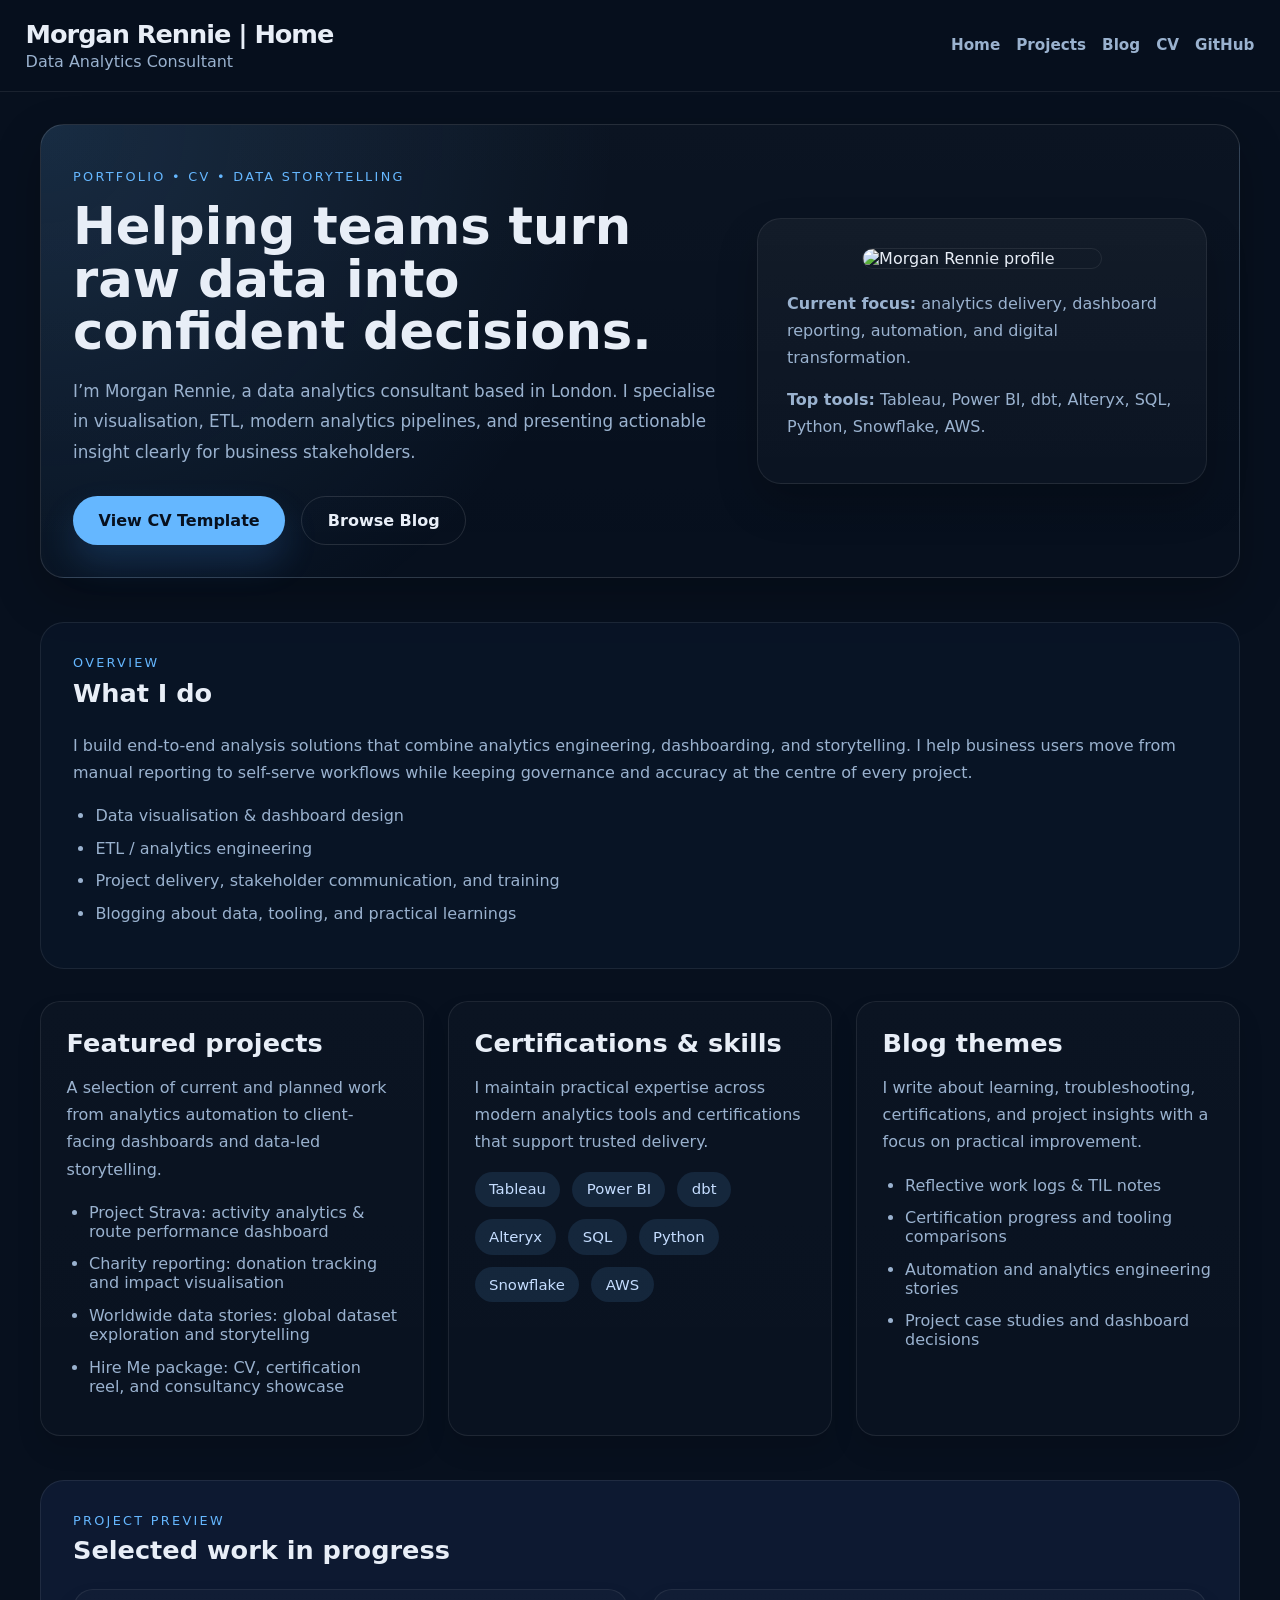
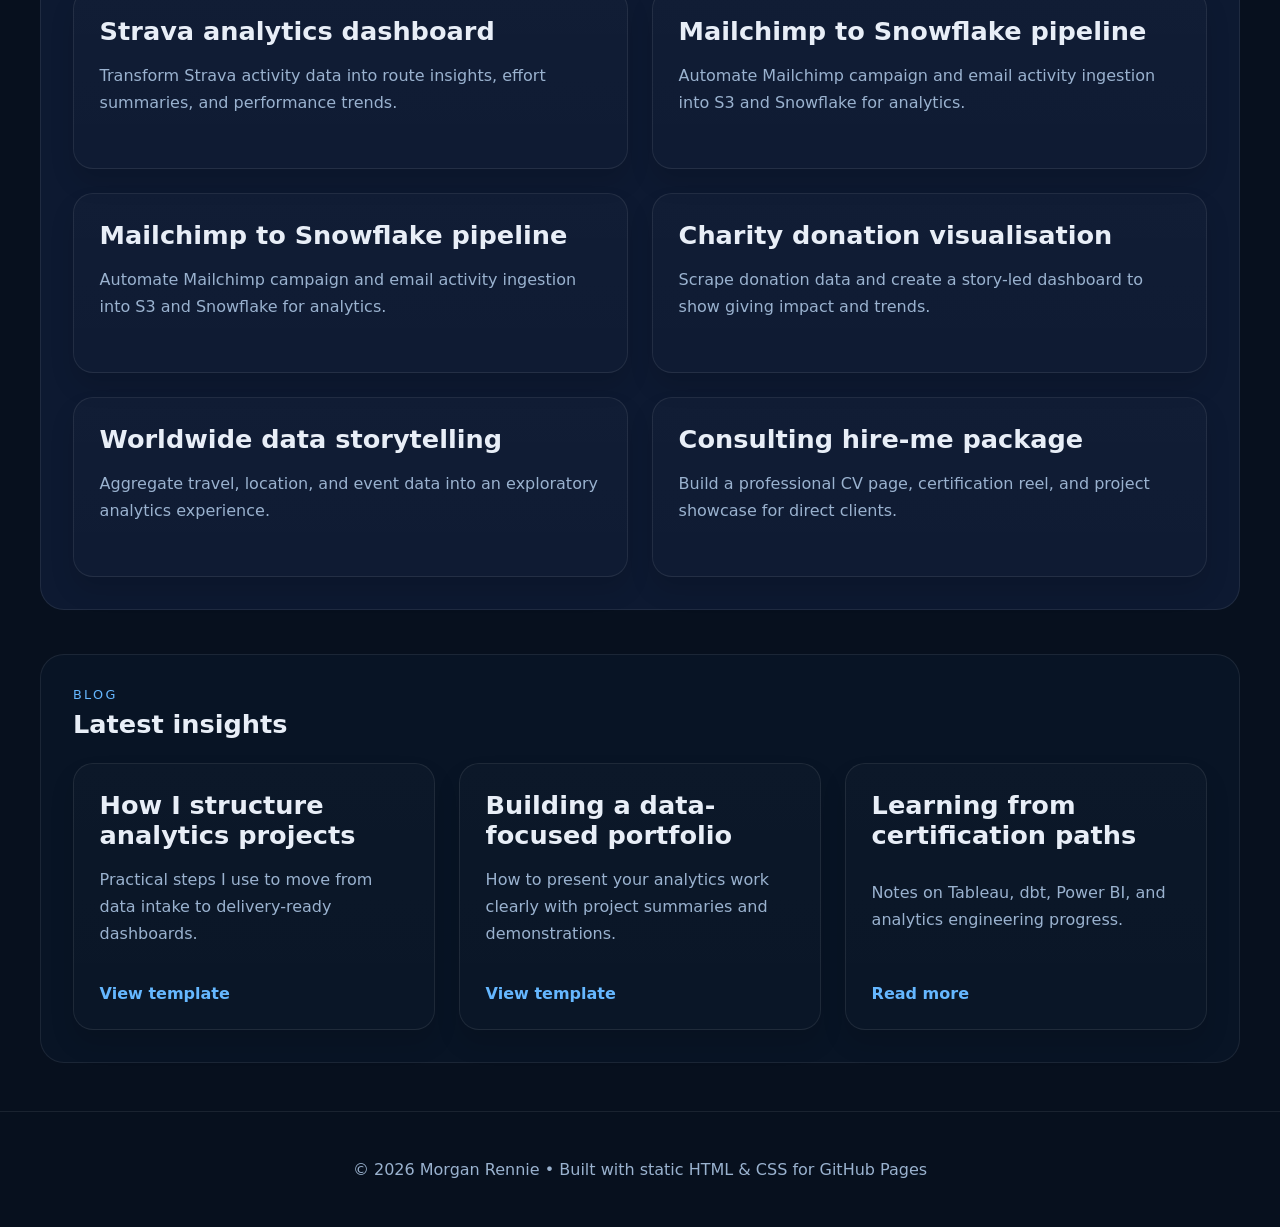
==== commit bab0f3e4: "formatting" ====
--- a/index.html
+++ b/index.html
@@ -4,21 +4,20 @@
     <meta charset="UTF-8" />
     <meta name="viewport" content="width=device-width, initial-scale=1.0" />
     <title>Morgan Rennie | Data Analytics Portfolio</title>
-    <link rel="stylesheet" href="assets/style.css" />
+    <link rel="stylesheet" href="./assets/style.css">  
   </head>
   <body>
     <div class="page-shell">
       <header class="site-header">
         <div class="brand">
-          <div class="brand-name">Morgan Rennie</div>
+          <div class="brand-name">Morgan Rennie | Home</div>
           <div class="brand-tag">Data Analytics Consultant</div>
         </div>
         <nav class="site-nav">
           <a href="index.html">Home</a>
-          <a href="projects.html">Projects</a>
-          <a href="blog.html">Blog</a>
-          <a href="page-template.html">Page Template</a>
-          <a href="blog-template.html">Blog Template</a>
+          <a href="pages/projects.html">Projects</a>
+          <a href="pages/blog.html">Blog</a>
+          <a href="pages/cv.html">CV</a>
           <a href="https://github.com/MorganRennie" target="_blank" rel="noreferrer">GitHub</a>
         </nav>
       </header>
@@ -34,12 +33,12 @@
               presenting actionable insight clearly for business stakeholders.
             </p>
             <div class="hero-actions">
-              <a class="button button-primary" href="page-template.html">View CV Template</a>
-              <a class="button button-secondary" href="blog.html">Browse Blog</a>
+              <a class="button button-primary" href="pages/cv.html">View CV Template</a>
+              <a class="button button-secondary" href="pages/blog.html">Browse Blog</a>
             </div>
           </div>
           <div class="hero-card">
-            <img class="hero-image" src="https://media.licdn.com/dms/image/v2/C5603AQGEI33zWJ-qng/profile-displayphoto-shrink_400_400/profile-displayphoto-shrink_400_400/0/1564678413444?e=1747267200&v=beta&t=mFyF0SjwRHBxtd9qZBwcBSamMRMReuJ9g3Enil7B1l4" alt="Morgan Rennie profile" />
+            <img class="hero-image" src="https://avatars.githubusercontent.com/u/74784189?v=4" alt="Morgan Rennie profile"/>
             <div class="hero-summary">
               <p><strong>Current focus:</strong> analytics delivery, dashboard reporting, automation, and digital transformation.</p>
               <p><strong>Top tools:</strong> Tableau, Power BI, dbt, Alteryx, SQL, Python, Snowflake, AWS.</p>
@@ -154,17 +153,17 @@
             <article class="blog-card">
               <h3>How I structure analytics projects</h3>
               <p>Practical steps I use to move from data intake to delivery-ready dashboards.</p>
-              <a class="link" href="blog-template.html">View template</a>
+              <a class="link" href="assets/templates/blog-template.html">View template</a>
             </article>
             <article class="blog-card">
               <h3>Building a data-focused portfolio</h3>
               <p>How to present your analytics work clearly with project summaries and demonstrations.</p>
-              <a class="link" href="page-template.html">View template</a>
+              <a class="link" href="assets/templates/page-template.html">View template</a>
             </article>
             <article class="blog-card">
               <h3>Learning from certification paths</h3>
               <p>Notes on Tableau, dbt, Power BI, and analytics engineering progress.</p>
-              <a class="link" href="blog.html">Read more</a>
+              <a class="link" href="pages/blog.html">Read more</a>
             </article>
           </div>
         </section>
--- a/assets/style.css
+++ b/assets/style.css
@@ -184,6 +184,9 @@
   width: 100%;
   max-width: 240px;
   height: auto;
+  margin-left: auto;
+  margin-right: auto;
+  align-self: center;
   border-radius: 20px;
   border: 1px solid rgba(255, 255, 255, 0.08);
   margin-bottom: 1.3rem;
